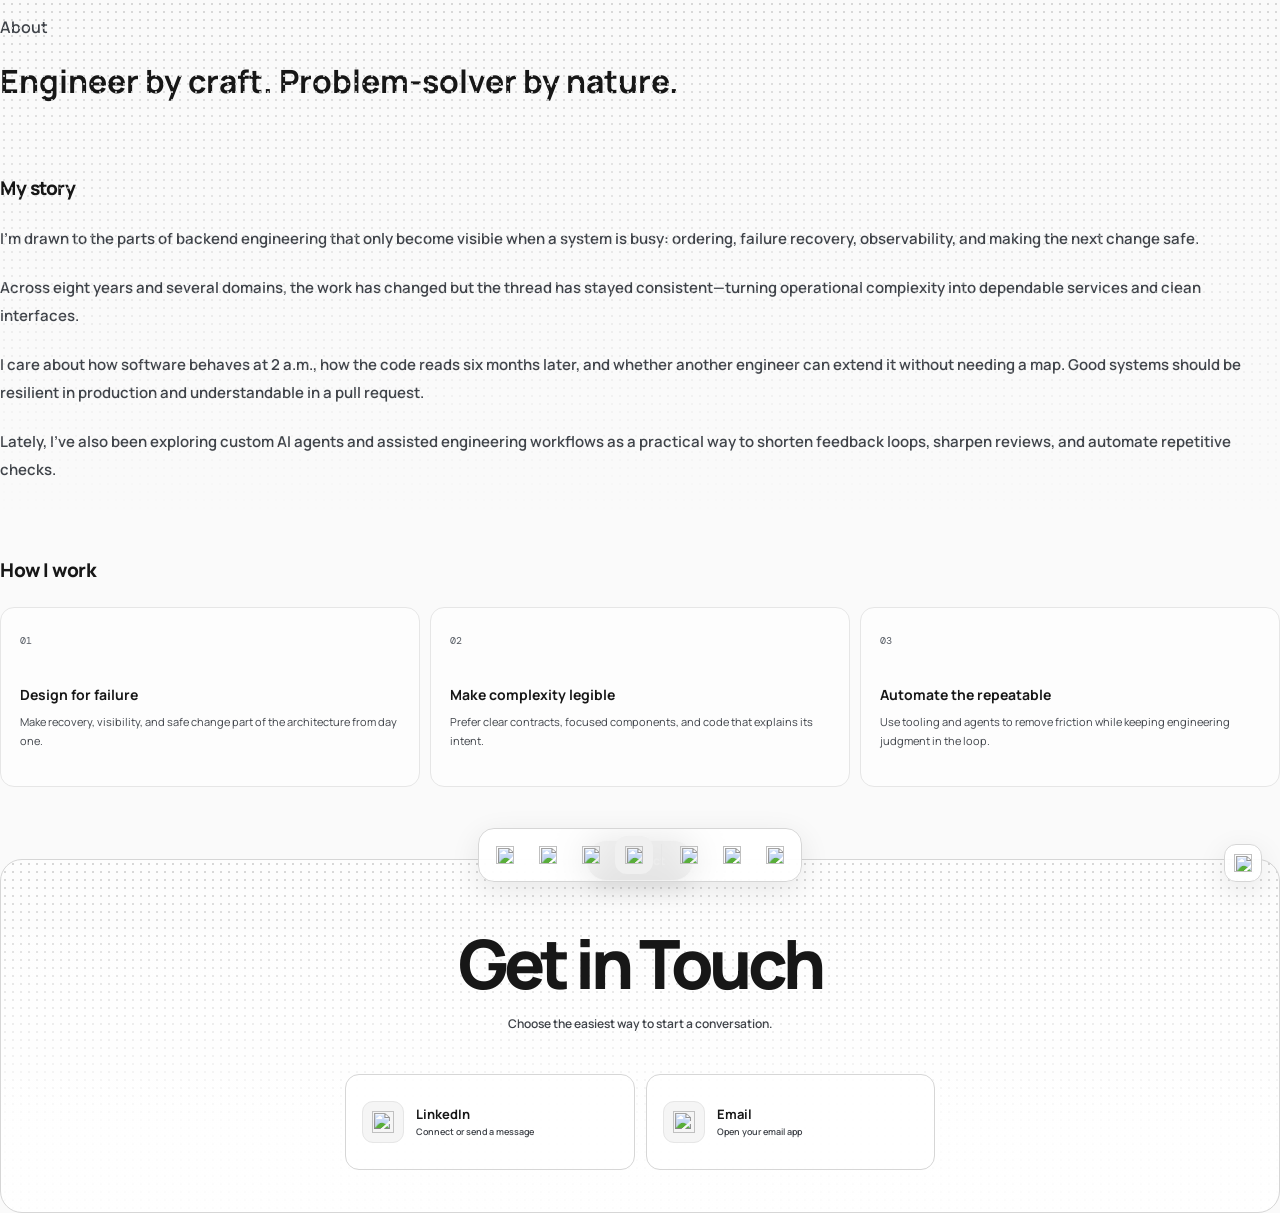
==== about/index.html @ 10765000 "FEAT-103" ====
<!doctype html><html lang="en"><head><script>(()=>{try{const t=localStorage.getItem('portfolio-theme');document.documentElement.dataset.theme=t||(matchMedia('(prefers-color-scheme: dark)').matches?'dark':'light')}catch(_){}})()</script>
<meta charset="utf-8"><meta name="viewport" content="width=device-width,initial-scale=1"><meta name="description" content="About Vipin Kumar, a backend engineer focused on distributed systems."><meta name="theme-color" content="#fafafa"><meta property="og:title" content="Vipin Kumar — Backend Engineer"><meta property="og:description" content="Backend Engineer · Distributed Systems"><meta property="og:type" content="website"><meta property="og:url" content="https://vipi-n.github.io/about/"><meta property="og:image" content="https://vipi-n.github.io/assets/og.png"><link rel="canonical" href="https://vipi-n.github.io/about/"><link rel="icon" type="image/png" href="/assets/favicon.png?v=2"><title>About — Vipin Kumar</title>
<link rel="preconnect" href="https://fonts.googleapis.com"><link rel="preconnect" href="https://fonts.gstatic.com" crossorigin><link href="https://fonts.googleapis.com/css2?family=DM+Mono:wght@400;500&family=Manrope:wght@400;500;600;700;800&display=swap" rel="stylesheet"><script src="https://cdn.tailwindcss.com"></script><script>tailwind.config={theme:{extend:{colors:{paper:'#fafafa',ink:'#171717',muted:'#6b6b6b'},fontFamily:{sans:['Manrope','sans-serif'],mono:['DM Mono','monospace']}}}}</script><link rel="stylesheet" href="/assets/site.css?v=2"><script src="/assets/app.js?v=2" defer></script></head>
<body class="bg-paper text-ink antialiased"><div class="dot-fade dot-fade-tall" aria-hidden="true"></div><main class="relative mx-auto max-w-3xl px-6 pb-40 pt-24 sm:pt-28">
<header class="reveal"><p class="font-mono text-xs uppercase tracking-[.16em] text-muted">About</p><h1 class="mt-5 text-4xl font-bold tracking-[-.055em] sm:text-6xl">Engineer by craft. Problem-solver by nature.</h1></header>
<section class="content-section reveal"><h2>My story</h2><div class="prose-copy"><p>I’m drawn to the parts of backend engineering that only become visible when a system is busy: ordering, failure recovery, observability, and making the next change safe.</p><p>Across eight years and several domains, the work has changed but the thread has stayed consistent—turning operational complexity into dependable services and clean interfaces.</p><p>I care about how software behaves at 2 a.m., how the code reads six months later, and whether another engineer can extend it without needing a map. Good systems should be resilient in production and understandable in a pull request.</p><p>Lately, I’ve also been exploring custom AI agents and assisted engineering workflows as a practical way to shorten feedback loops, sharpen reviews, and automate repetitive checks.</p></div></section>
<section class="content-section reveal"><h2>How I work</h2><div class="principle-grid"><article><span>01</span><h3>Design for failure</h3><p>Make recovery, visibility, and safe change part of the architecture from day one.</p></article><article><span>02</span><h3>Make complexity legible</h3><p>Prefer clear contracts, focused components, and code that explains its intent.</p></article><article><span>03</span><h3>Automate the repeatable</h3><p>Use tooling and agents to remove friction while keeping engineering judgment in the loop.</p></article></div></section>
<section class="content-section contact-panel reveal" id="contact"><span class="contact-kicker">Contact</span><div class="contact-content"><h2>Get in Touch</h2><p class="contact-copy">Choose the easiest way to start a conversation.</p><div class="contact-options"><a class="contact-option" href="https://www.linkedin.com/in/vipi-n/" target="_blank" rel="noreferrer"><span class="contact-option-icon"><img src="https://cdn.jsdelivr.net/gh/devicons/devicon/icons/linkedin/linkedin-original.svg" alt=""></span><span><strong>LinkedIn</strong><small>Connect or send a message</small></span><img class="contact-option-arrow" src="https://api.iconify.design/lucide:arrow-up-right.svg?color=%236f7785" alt=""></a><a class="contact-option" href="mailto:vipinkm31@gmail.com"><span class="contact-option-icon"><img src="https://cdn.simpleicons.org/gmail/EA4335" alt=""></span><span><strong>Email</strong><small>Open your email app</small></span><img class="contact-option-arrow" src="https://api.iconify.design/lucide:arrow-up-right.svg?color=%236f7785" alt=""></a></div></div></section>
</main><nav class="dock" aria-label="Portfolio navigation"><a href="/">Home</a><a href="/work/">Experience</a><a href="/projects/">Open source</a><a href="/about/" aria-current="page">About</a><span class="dock-separator"></span><a class="icon-link" href="https://github.com/vipi-n" target="_blank" rel="noreferrer" aria-label="GitHub"><img src="https://cdn.simpleicons.org/github/171717" alt=""></a><a class="icon-link" href="https://www.linkedin.com/in/vipi-n/" target="_blank" rel="noreferrer" aria-label="LinkedIn"><img src="https://cdn.jsdelivr.net/gh/devicons/devicon/icons/linkedin/linkedin-original.svg" alt=""></a><a class="icon-link" href="https://leetcode.com/u/vipi-n/" target="_blank" rel="noreferrer" aria-label="LeetCode"><img src="https://cdn.simpleicons.org/leetcode/171717" alt=""></a></nav></body></html>
---- assets/site.css ----
:root {
  color-scheme: light;
  --bg: #fafafa;
  --ink: #171717;
  --muted: #3f4349;
  --subtle: #555a62;
  --faint: #626871;
  --line: #e6e6e6;
  --line-strong: #d6d6d6;
  --surface: rgba(255, 255, 255, .72);
  --surface-solid: #fff;
  --surface-soft: #f5f5f5;
  --dock: rgba(255, 255, 255, .88);
  --dock-active: #f0f0f0;
  --dots: #d7d7d7;
  --shadow: rgba(0, 0, 0, .09);
}

:root[data-theme="dark"] {
  color-scheme: dark;
  --bg: #0f1115;
  --ink: #f2f3f5;
  --muted: #d0d3d8;
  --subtle: #bec3cb;
  --faint: #adb3bc;
  --line: #292d35;
  --line-strong: #3a3f49;
  --surface: rgba(24, 27, 33, .76);
  --surface-solid: #181b21;
  --surface-soft: #20242c;
  --dock: rgba(23, 26, 32, .9);
  --dock-active: #292d35;
  --dots: #333842;
  --shadow: rgba(0, 0, 0, .35);
}

* { box-sizing: border-box; }
html { background: var(--bg); }
body { margin: 0; background: var(--bg) !important; color: var(--ink) !important; font-family: Manrope, sans-serif; transition: background-color .25s ease, color .25s ease; }
.text-muted { color: var(--muted) !important; font-weight: 600; }
main > header > p:last-child { font-weight: 600; }
.dot-fade { position: absolute; inset: 0 0 auto; height: 260px; overflow: hidden; pointer-events: none; background-image: radial-gradient(var(--dots) .8px, transparent .8px); background-size: 8px 8px; mask-image: linear-gradient(to bottom, black, transparent); }
.dot-fade-tall { height: 520px; }
.content-section { margin-top: 72px; }
.content-section h2 { margin: 0 0 24px; font-size: 19px; font-weight: 800; letter-spacing: -.025em; }
.prose-copy { display: grid; gap: 20px; color: var(--muted); font-size: 15px; font-weight: 600; line-height: 1.9; }
.prose-copy p { margin: 0; }
.principle-grid { display: grid; grid-template-columns: repeat(3, 1fr); gap: 10px; }
.principle-grid article { min-height: 180px; padding: 19px; border: 1px solid var(--line); border-radius: 14px; background: var(--surface); }
.principle-grid span { color: var(--subtle); font: 10px "DM Mono", monospace; }
.principle-grid h3 { margin: 36px 0 9px; font-size: 14px; }
.principle-grid p { margin: 0; color: var(--muted); font-size: 11px; line-height: 1.7; }
.contact-panel { position: relative; padding: 70px 44px 42px; border: 1px solid var(--line-strong); border-radius: 22px; background-color: var(--surface); background-image: linear-gradient(to bottom, transparent 0, color-mix(in srgb, var(--surface-solid) 92%, transparent) 76%), radial-gradient(var(--dots) .8px, transparent .8px); background-size: 100% 100%, 8px 8px; }
.contact-kicker { position: absolute; top: -20px; left: 50%; z-index: 2; min-width: 108px; padding: 11px 19px; border: 1px solid var(--line-strong); border-radius: 999px; background: var(--ink); box-shadow: 0 8px 24px var(--shadow); color: var(--bg); font-size: 12px; font-weight: 800; text-align: center; transform: translateX(-50%); }
.contact-content { position: relative; z-index: 1; }
.contact-content h1, .contact-content h2 { margin: 0; font-size: clamp(42px, 8vw, 68px); line-height: .98; letter-spacing: -.065em; text-align: center; }
.contact-copy { margin: 18px 0 0; color: var(--muted); font-size: 12px; font-weight: 600; text-align: center; }
.contact-options { display: grid; grid-template-columns: repeat(2, 1fr); gap: 11px; max-width: 590px; margin: 42px auto 0; }
.contact-option { display: grid; grid-template-columns: 42px 1fr 18px; min-height: 96px; align-items: center; gap: 12px; padding: 16px; border: 1px solid var(--line-strong); border-radius: 14px; background: color-mix(in srgb, var(--surface-solid) 86%, transparent); color: var(--ink); text-decoration: none; transition: border-color .2s, background .2s, box-shadow .2s, transform .2s; }
.contact-option:hover { border-color: var(--ink); background: var(--surface-solid); box-shadow: 0 10px 24px var(--shadow); transform: translateY(-3px); }
.contact-option-icon { display: grid; width: 42px; height: 42px; place-items: center; border: 1px solid var(--line); border-radius: 11px; background: var(--surface-soft); }
.contact-option-icon img { width: 22px; height: 22px; object-fit: contain; }
.contact-option strong, .contact-option small { display: block; }
.contact-option strong { font-size: 13px; }
.contact-option small { margin-top: 3px; color: var(--muted); font-size: 9px; font-weight: 600; line-height: 1.35; }
.contact-option-arrow { width: 16px; height: 16px; }
.section-title-row { display: flex; align-items: center; justify-content: space-between; gap: 20px; margin-bottom: 24px; }
.section-title-row h2 { margin: 0; }
.section-title-row > a { border-bottom: 1px solid var(--line-strong); color: var(--muted); font-size: 12px; text-decoration: none; }
.section-title-row > a:hover { border-color: var(--ink); color: var(--ink); }
.simple-list { display: grid; gap: 10px; }
.simple-row { display: grid; grid-template-columns: 44px 1fr auto; align-items: center; gap: 14px; min-height: 70px; padding: 12px; border: 1px solid var(--line); border-radius: 13px; background: var(--surface); color: var(--ink); text-decoration: none; transition: border-color .2s, background .2s; }
.simple-row:hover { border-color: var(--line-strong); background: var(--surface-solid); }
.initial-logo { display: grid; width: 42px; height: 42px; place-items: center; border: 1px solid var(--line); border-radius: 10px; background: var(--surface-soft); font-size: 12px; font-weight: 800; }
.initial-logo img { width: auto; max-width: 28px; height: auto; max-height: 25px; object-fit: contain; }
:root[data-theme="dark"] img[src*="/171717"] { filter: invert(1) brightness(1.25); }
.simple-row strong, .simple-row small { display: block; }
.simple-row strong { font-size: 14px; }
.simple-row small { margin-top: 2px; color: var(--muted); font-size: 11px; font-weight: 600; }
.simple-row time { color: var(--subtle); font: 10px "DM Mono", monospace; }
.static-row { cursor: default; }
.skill-group { display: grid; grid-template-columns: 150px 1fr; gap: 20px; padding: 21px 0; border-top: 1px solid var(--line); }
.skill-group:last-child { border-bottom: 1px solid var(--line); }
.skill-group h3 { margin: 4px 0 0; font-size: 13px; }
.skill-group > div { display: flex; flex-wrap: wrap; gap: 7px; }
.skill-group span, .tag-row span { border: 1px solid var(--line); background: var(--surface-solid); color: var(--muted); }
.skill-group span { display: inline-flex; align-items: center; gap: 7px; padding: 6px 10px; border-radius: 999px; font-size: 11px; }
.skill-group span img { width: 15px; height: 15px; object-fit: contain; flex: 0 0 auto; }
.dock { position: fixed; left: 50%; bottom: 18px; z-index: 50; display: flex; align-items: flex-end; gap: 5px; max-width: calc(100vw - 24px); padding: 7px; border: 1px solid var(--line-strong); border-radius: 16px; background: var(--dock); box-shadow: 0 8px 30px var(--shadow); backdrop-filter: blur(18px); transform: translateX(-50%); }
.dock a, .theme-toggle { position: relative; display: grid; width: 38px; min-width: 38px; min-height: 38px; place-items: center; padding: 0; border-radius: 12px; color: var(--muted); text-decoration: none; transform-origin: center bottom; transition: background .2s, color .2s, box-shadow .2s, transform .2s cubic-bezier(.2,.8,.2,1); }
.dock a:hover, .dock a:focus-visible, .theme-toggle:hover, .theme-toggle:focus-visible { z-index: 3; background: var(--surface-solid); box-shadow: 0 8px 20px var(--shadow); color: var(--ink); transform: translateY(-9px) scale(1.16); }
.dock a[aria-current="page"] { background: var(--dock-active); color: var(--ink); }
.dock a img, .theme-toggle img { width: 18px; height: 18px; object-fit: contain; }
.theme-toggle { border: 0; background: transparent; cursor: pointer; }
.theme-toggle-floating { position: fixed; right: 18px; bottom: 18px; z-index: 50; border: 1px solid var(--line-strong); background: var(--dock); box-shadow: 0 8px 30px var(--shadow); backdrop-filter: blur(18px); }
.theme-toggle:focus-visible { outline: 2px solid var(--ink); outline-offset: 2px; }
.dock-separator { width: 1px; height: 22px; align-self: center; margin: 0 3px; background: var(--line); }
.dock [data-label]::after, .theme-toggle-floating[data-label]::after { content: attr(data-label); position: absolute; left: 50%; bottom: calc(100% + 10px); padding: 5px 8px; border: 1px solid var(--line-strong); border-radius: 7px; background: var(--surface-solid); box-shadow: 0 5px 15px var(--shadow); color: var(--ink); font: 700 9px Manrope, sans-serif; line-height: 1.2; opacity: 0; pointer-events: none; transform: translate(-50%, 4px) scale(.92); transition: opacity .16s ease, transform .16s ease; white-space: nowrap; }
.dock [data-label]:hover::after, .dock [data-label]:focus-visible::after, .theme-toggle-floating[data-label]:hover::after, .theme-toggle-floating[data-label]:focus-visible::after { opacity: 1; transform: translate(-50%, 0) scale(1); }
.reveal { opacity: 0; transform: translateY(10px); transition: opacity .5s ease, transform .5s ease; }
.reveal.visible { opacity: 1; transform: none; }
.job-stack { display: grid; gap: 18px; }
.job-card { padding: 24px; border: 1px solid var(--line); border-radius: 15px; background: var(--surface); }
.job-top { display: grid; grid-template-columns: 44px 1fr auto; align-items: center; gap: 14px; }
.job-top .job-company { margin: 0; color: var(--ink); font-size: 14px; font-weight: 800; }
.job-top h2 { margin: 2px 0 0; color: var(--muted); font-size: 12px; font-weight: 600; }
.job-top time { color: var(--subtle); font: 10px "DM Mono", monospace; }
.job-location { margin: 16px 0 0; color: var(--faint); font-size: 10px; }
.job-card ul { display: grid; gap: 10px; margin: 20px 0 0; padding: 18px 0 0 18px; border-top: 1px solid var(--line); color: var(--muted); font-size: 13px; font-weight: 500; line-height: 1.75; }
.tag-row { display: flex; flex-wrap: wrap; gap: 6px; margin-top: 20px; }
.tag-row span { padding: 5px 8px; border-radius: 999px; font-size: 10px; }
.job-links { display: grid; gap: 10px; margin-top: 18px; padding-top: 18px; border-top: 1px solid var(--line); }
.job-links > strong { color: var(--subtle); font: 500 9px "DM Mono", monospace; letter-spacing: .08em; text-transform: uppercase; }
.job-links > div { display: flex; flex-wrap: wrap; gap: 7px; }
.job-links a { display: inline-flex; min-height: 34px; align-items: center; gap: 7px; padding: 0 10px; border: 1px solid var(--line); border-radius: 9px; background: var(--surface-solid); color: var(--muted); font-size: 10px; font-weight: 700; text-decoration: none; transition: border-color .2s, color .2s, transform .2s; }
.job-links a:hover { border-color: var(--line-strong); color: var(--ink); transform: translateY(-2px); }
.job-links img { width: 15px; height: 15px; object-fit: contain; }
.profile-panel { display: grid; grid-template-columns: 44px 1fr auto; align-items: center; gap: 14px; padding: 16px; border: 1px solid var(--line); border-radius: 13px; background: var(--surface-solid); }
.profile-panel strong { font-size: 14px; }
.profile-panel p { margin: 3px 0 0; color: var(--muted); font-size: 11px; }
.profile-panel > a { padding: 8px 11px; border: 1px solid var(--line-strong); border-radius: 9px; color: var(--muted); font-size: 10px; font-weight: 700; text-decoration: none; }
.contribution-card { padding: 18px; border: 1px solid var(--line); border-radius: 15px; background: var(--surface); }
.contribution-profile { display: grid; grid-template-columns: 44px 1fr auto; align-items: center; gap: 14px; margin-bottom: 18px; }
.contribution-profile > span:nth-child(2) strong, .contribution-profile > span:nth-child(2) small { display: block; }
.contribution-profile > span:nth-child(2) strong { font-size: 14px; }
.contribution-profile > span:nth-child(2) small { margin-top: 2px; color: var(--muted); font-size: 11px; }
.contribution-total { color: var(--ink); font: 11px "DM Mono", monospace; white-space: nowrap; }
.contribution-scroll { overflow-x: auto; padding: 13px; border: 1px solid var(--line); border-radius: 11px; background: var(--surface-solid); scrollbar-width: thin; scrollbar-color: var(--line-strong) transparent; }
.contribution-calendar { display: flex; width: max-content; min-width: 100%; gap: 3px; justify-content: space-between; }
.contribution-calendar.contribution-error { width: 100%; min-height: 70px; align-items: center; justify-content: center; color: var(--muted); font-size: 12px; }
.contribution-week { display: grid; grid-template-rows: repeat(7, 10px); gap: 3px; }
.contribution-day, .contribution-legend i { width: 10px; height: 10px; border-radius: 2px; background: var(--contribution-0); }
.contribution-day[data-level="1"], .contribution-legend i[data-level="1"] { background: var(--contribution-1); }
.contribution-day[data-level="2"], .contribution-legend i[data-level="2"] { background: var(--contribution-2); }
.contribution-day[data-level="3"], .contribution-legend i[data-level="3"] { background: var(--contribution-3); }
.contribution-day[data-level="4"], .contribution-legend i[data-level="4"] { background: var(--contribution-4); }
.contribution-day.is-empty { visibility: hidden; }
.contribution-legend { display: flex; align-items: center; justify-content: flex-end; gap: 4px; margin-top: 10px; color: var(--muted); font: 9px "DM Mono", monospace; }
.contribution-legend i { display: block; }
.activity-block { margin: 18px -18px -18px; padding: 18px; border-top: 1px solid var(--line); border-radius: 0 0 15px 15px; background: color-mix(in srgb, var(--surface-solid) 40%, transparent); }
.activity-title { display: flex; align-items: baseline; justify-content: space-between; gap: 16px; margin-bottom: 10px; }
.activity-title h3 { margin: 0; font-size: 13px; }
.activity-title span { color: var(--subtle); font: 9px "DM Mono", monospace; }
.activity-list { position: relative; overflow: hidden; border: 1px solid var(--line); border-radius: 13px; background: var(--surface); }
.activity-list::before { content: ""; position: absolute; top: 31px; bottom: 31px; left: 31px; width: 1px; background: var(--line-strong); }
.activity-item { position: relative; display: grid; grid-template-columns: 38px 1fr auto; align-items: center; gap: 12px; min-height: 64px; padding: 11px 14px 11px 12px; border-top: 1px solid var(--line); }
.activity-item:first-child { border-top: 0; }
.activity-marker { z-index: 1; display: grid; width: 38px; height: 38px; place-items: center; border: 1px solid var(--line); border-radius: 50%; background: var(--surface-solid); }
.activity-marker img { width: 16px; height: 16px; }
.activity-copy p { margin: 0; color: var(--muted); font-size: 11px; line-height: 1.55; }
.activity-copy strong { color: var(--ink); font-weight: 700; }
.activity-copy a { color: var(--ink); font-weight: 700; text-decoration: none; }
.activity-copy a:hover { text-decoration: underline; }
.activity-item time { color: var(--subtle); font: 9px "DM Mono", monospace; white-space: nowrap; }
.activity-loading { margin: 0; padding: 24px; color: var(--muted); font-size: 11px; text-align: center; }
.activity-list.activity-error::before { display: none; }
:root { --contribution-0: #ebedf0; --contribution-1: #9be9a8; --contribution-2: #40c463; --contribution-3: #30a14e; --contribution-4: #216e39; }
:root[data-theme="dark"] { --contribution-0: #252a31; --contribution-1: #0e4429; --contribution-2: #006d32; --contribution-3: #26a641; --contribution-4: #39d353; }
:root[data-theme="dark"] .text-neutral-500, :root[data-theme="dark"] .text-neutral-600 { color: var(--muted) !important; }
:root[data-theme="dark"] .border-neutral-300 { border-color: var(--line-strong) !important; }

@media (max-width: 700px) {
  .content-section { margin-top: 56px; }
  .skill-group { grid-template-columns: 1fr; gap: 12px; }
  .principle-grid { grid-template-columns: 1fr; }
  .principle-grid article { min-height: 145px; }
  .contact-panel { padding: 54px 20px 30px; border-radius: 18px; }
  .contact-options { grid-template-columns: 1fr; margin-top: 34px; }
  .contact-option { min-height: 82px; }
  .simple-row { grid-template-columns: 44px 1fr; }
  .simple-row time { grid-column: 2; }
  .dock { overflow-x: auto; justify-content: flex-start; }
  .dock a, .theme-toggle { width: 34px; min-width: 34px; min-height: 34px; }
  .theme-toggle-floating { right: 12px; bottom: 74px; }
  .dock-separator { display: none; }
  .job-top { grid-template-columns: 44px 1fr; }
  .job-top time { grid-column: 2; }
  .profile-panel { grid-template-columns: 44px 1fr; }
  .profile-panel > a { grid-column: 2; width: max-content; }
  .contribution-profile { grid-template-columns: 44px 1fr; }
  .contribution-total { grid-column: 2; }
  .contribution-calendar { min-width: 680px; }
  .activity-item { grid-template-columns: 38px 1fr; }
  .activity-item time { grid-column: 2; }
}

@media (prefers-reduced-motion: reduce) {
  body { transition: none; }
  .reveal { opacity: 1; transform: none; transition: none; }
}
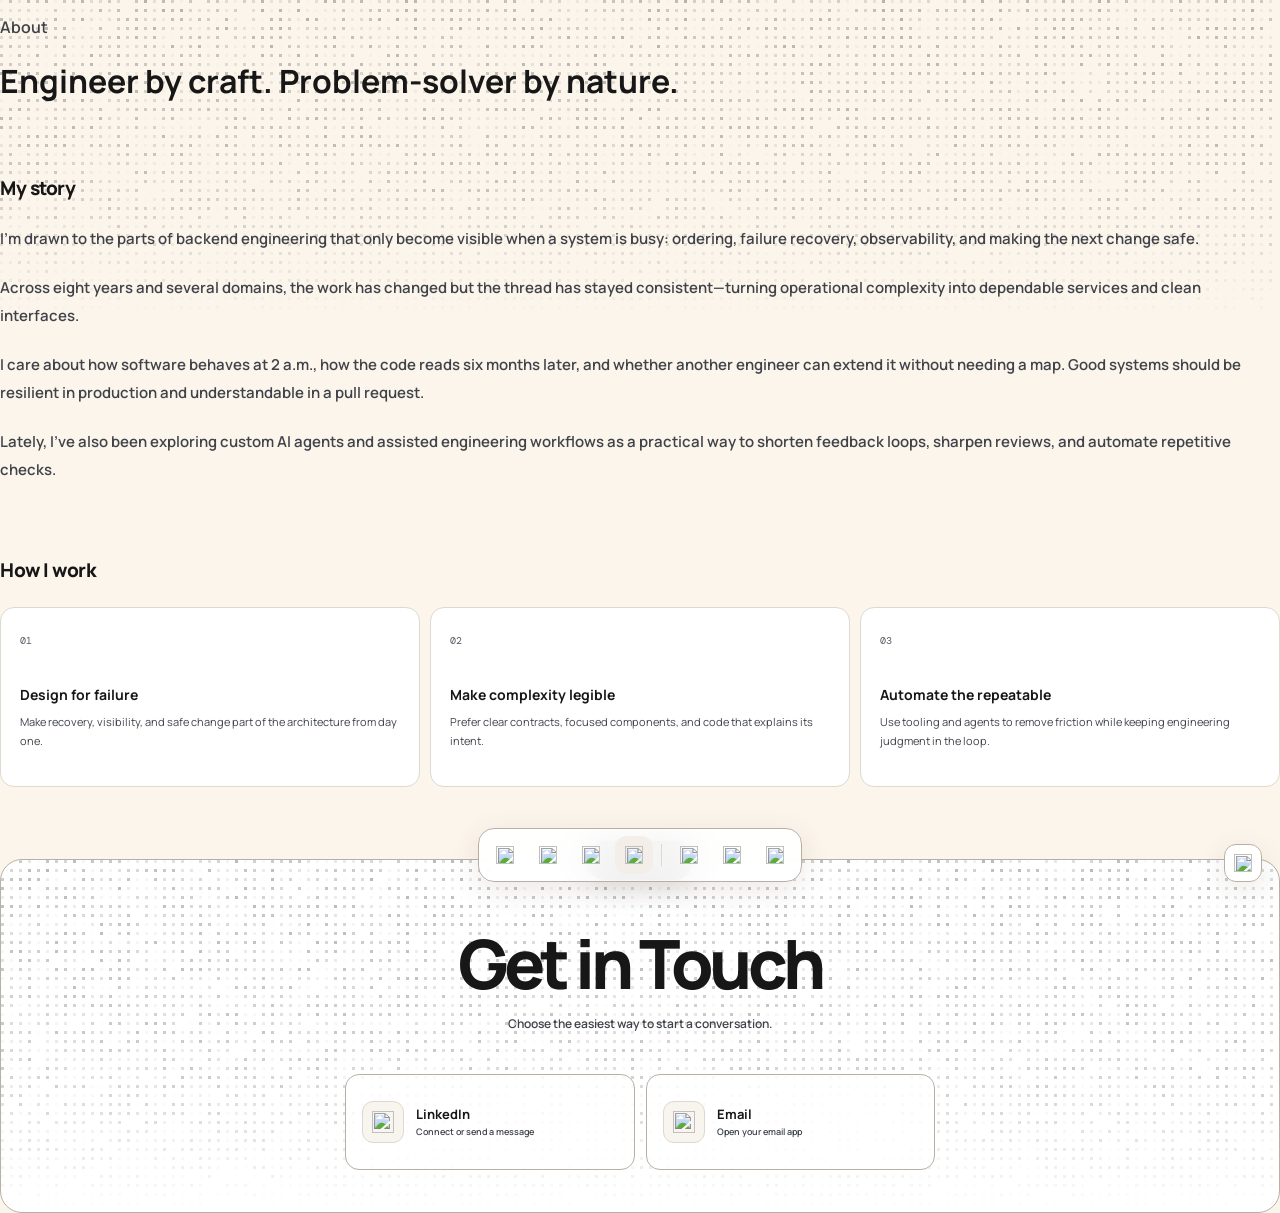
==== commit ce50f9d1: "FEAT-106" ====
--- a/about/index.html
+++ b/about/index.html
@@ -1,9 +1,9 @@
 <!doctype html><html lang="en"><head><script>(()=>{try{const t=localStorage.getItem('portfolio-theme');document.documentElement.dataset.theme=t||(matchMedia('(prefers-color-scheme: dark)').matches?'dark':'light')}catch(_){}})()</script>
-<meta charset="utf-8"><meta name="viewport" content="width=device-width,initial-scale=1"><meta name="description" content="About Vipin Kumar, a backend engineer focused on distributed systems."><meta name="theme-color" content="#fafafa"><meta property="og:title" content="Vipin Kumar — Backend Engineer"><meta property="og:description" content="Backend Engineer · Distributed Systems"><meta property="og:type" content="website"><meta property="og:url" content="https://vipi-n.github.io/about/"><meta property="og:image" content="https://vipi-n.github.io/assets/og.png"><link rel="canonical" href="https://vipi-n.github.io/about/"><link rel="icon" type="image/png" href="/assets/favicon.png?v=2"><title>About — Vipin Kumar</title>
-<link rel="preconnect" href="https://fonts.googleapis.com"><link rel="preconnect" href="https://fonts.gstatic.com" crossorigin><link href="https://fonts.googleapis.com/css2?family=DM+Mono:wght@400;500&family=Manrope:wght@400;500;600;700;800&display=swap" rel="stylesheet"><script src="https://cdn.tailwindcss.com"></script><script>tailwind.config={theme:{extend:{colors:{paper:'#fafafa',ink:'#171717',muted:'#6b6b6b'},fontFamily:{sans:['Manrope','sans-serif'],mono:['DM Mono','monospace']}}}}</script><link rel="stylesheet" href="/assets/site.css?v=2"><script src="/assets/app.js?v=2" defer></script></head>
-<body class="bg-paper text-ink antialiased"><div class="dot-fade dot-fade-tall" aria-hidden="true"></div><main class="relative mx-auto max-w-3xl px-6 pb-40 pt-24 sm:pt-28">
+<meta charset="utf-8"><meta name="viewport" content="width=device-width,initial-scale=1"><meta name="description" content="About Vipin Kumar, a backend engineer focused on distributed systems."><meta name="theme-color" content="#fcf5eb"><meta property="og:title" content="Vipin Kumar — Backend Engineer"><meta property="og:description" content="Backend Engineer · Distributed Systems"><meta property="og:type" content="website"><meta property="og:url" content="https://vipi-n.github.io/about/"><meta property="og:image" content="https://vipi-n.github.io/assets/og.png"><link rel="canonical" href="https://vipi-n.github.io/about/"><link rel="icon" type="image/png" href="/assets/favicon.png?v=2"><title>About — Vipin Kumar</title>
+<link rel="preconnect" href="https://fonts.googleapis.com"><link rel="preconnect" href="https://fonts.gstatic.com" crossorigin><link href="https://fonts.googleapis.com/css2?family=DM+Mono:wght@400;500&family=Manrope:wght@400;500;600;700;800&display=swap" rel="stylesheet"><script src="https://cdn.tailwindcss.com"></script><script>tailwind.config={theme:{extend:{colors:{paper:'#fcf5eb',ink:'#171717',muted:'#6b6b6b'},fontFamily:{sans:['Manrope','sans-serif'],mono:['DM Mono','monospace']}}}}</script><link rel="stylesheet" href="/assets/site.css?v=6"><script src="/assets/app.js?v=7" defer></script></head>
+<body class="bg-paper text-ink antialiased"><canvas class="flickering-grid" data-flickering-grid aria-hidden="true"></canvas><main class="relative mx-auto max-w-3xl px-6 pb-40 pt-24 sm:pt-28">
 <header class="reveal"><p class="font-mono text-xs uppercase tracking-[.16em] text-muted">About</p><h1 class="mt-5 text-4xl font-bold tracking-[-.055em] sm:text-6xl">Engineer by craft. Problem-solver by nature.</h1></header>
 <section class="content-section reveal"><h2>My story</h2><div class="prose-copy"><p>I’m drawn to the parts of backend engineering that only become visible when a system is busy: ordering, failure recovery, observability, and making the next change safe.</p><p>Across eight years and several domains, the work has changed but the thread has stayed consistent—turning operational complexity into dependable services and clean interfaces.</p><p>I care about how software behaves at 2 a.m., how the code reads six months later, and whether another engineer can extend it without needing a map. Good systems should be resilient in production and understandable in a pull request.</p><p>Lately, I’ve also been exploring custom AI agents and assisted engineering workflows as a practical way to shorten feedback loops, sharpen reviews, and automate repetitive checks.</p></div></section>
 <section class="content-section reveal"><h2>How I work</h2><div class="principle-grid"><article><span>01</span><h3>Design for failure</h3><p>Make recovery, visibility, and safe change part of the architecture from day one.</p></article><article><span>02</span><h3>Make complexity legible</h3><p>Prefer clear contracts, focused components, and code that explains its intent.</p></article><article><span>03</span><h3>Automate the repeatable</h3><p>Use tooling and agents to remove friction while keeping engineering judgment in the loop.</p></article></div></section>
-<section class="content-section contact-panel reveal" id="contact"><span class="contact-kicker">Contact</span><div class="contact-content"><h2>Get in Touch</h2><p class="contact-copy">Choose the easiest way to start a conversation.</p><div class="contact-options"><a class="contact-option" href="https://www.linkedin.com/in/vipi-n/" target="_blank" rel="noreferrer"><span class="contact-option-icon"><img src="https://cdn.jsdelivr.net/gh/devicons/devicon/icons/linkedin/linkedin-original.svg" alt=""></span><span><strong>LinkedIn</strong><small>Connect or send a message</small></span><img class="contact-option-arrow" src="https://api.iconify.design/lucide:arrow-up-right.svg?color=%236f7785" alt=""></a><a class="contact-option" href="mailto:vipinkm31@gmail.com"><span class="contact-option-icon"><img src="https://cdn.simpleicons.org/gmail/EA4335" alt=""></span><span><strong>Email</strong><small>Open your email app</small></span><img class="contact-option-arrow" src="https://api.iconify.design/lucide:arrow-up-right.svg?color=%236f7785" alt=""></a></div></div></section>
+<section class="content-section contact-panel reveal" id="contact"><canvas class="contact-flickering-grid" data-flickering-grid data-square-size="3" data-grid-gap="6" aria-hidden="true"></canvas><span class="contact-kicker">Contact</span><div class="contact-content"><h2>Get in Touch</h2><p class="contact-copy">Choose the easiest way to start a conversation.</p><div class="contact-options"><a class="contact-option" href="https://www.linkedin.com/in/vipi-n/" target="_blank" rel="noreferrer"><span class="contact-option-icon"><img src="https://cdn.jsdelivr.net/gh/devicons/devicon/icons/linkedin/linkedin-original.svg" alt=""></span><span><strong>LinkedIn</strong><small>Connect or send a message</small></span><img class="contact-option-arrow" src="https://api.iconify.design/lucide:arrow-up-right.svg?color=%236f7785" alt=""></a><a class="contact-option" href="mailto:vipinkm31@gmail.com"><span class="contact-option-icon"><img src="https://cdn.simpleicons.org/gmail/EA4335" alt=""></span><span><strong>Email</strong><small>Open your email app</small></span><img class="contact-option-arrow" src="https://api.iconify.design/lucide:arrow-up-right.svg?color=%236f7785" alt=""></a></div></div></section>
 </main><nav class="dock" aria-label="Portfolio navigation"><a href="/">Home</a><a href="/work/">Experience</a><a href="/projects/">Open source</a><a href="/about/" aria-current="page">About</a><span class="dock-separator"></span><a class="icon-link" href="https://github.com/vipi-n" target="_blank" rel="noreferrer" aria-label="GitHub"><img src="https://cdn.simpleicons.org/github/171717" alt=""></a><a class="icon-link" href="https://www.linkedin.com/in/vipi-n/" target="_blank" rel="noreferrer" aria-label="LinkedIn"><img src="https://cdn.jsdelivr.net/gh/devicons/devicon/icons/linkedin/linkedin-original.svg" alt=""></a><a class="icon-link" href="https://leetcode.com/u/vipi-n/" target="_blank" rel="noreferrer" aria-label="LeetCode"><img src="https://cdn.simpleicons.org/leetcode/171717" alt=""></a></nav></body></html>
--- a/assets/site.css
+++ b/assets/site.css
@@ -1,19 +1,19 @@
 :root {
   color-scheme: light;
-  --bg: #fafafa;
+  --bg: #fcf5eb;
   --ink: #171717;
   --muted: #3f4349;
   --subtle: #555a62;
   --faint: #626871;
-  --line: #e6e6e6;
-  --line-strong: #d6d6d6;
-  --surface: rgba(255, 255, 255, .72);
+  --line: #ded8cf;
+  --line-strong: #b8b0a6;
+  --surface: #fff;
   --surface-solid: #fff;
-  --surface-soft: #f5f5f5;
-  --dock: rgba(255, 255, 255, .88);
-  --dock-active: #f0f0f0;
-  --dots: #d7d7d7;
-  --shadow: rgba(0, 0, 0, .09);
+  --surface-soft: #f8f4ee;
+  --dock: rgba(255, 255, 255, .94);
+  --dock-active: #f3eee7;
+  --dots: #d3cdc4;
+  --shadow: rgba(58, 42, 22, .1);
 }
 
 :root[data-theme="dark"] {
@@ -39,8 +39,7 @@
 body { margin: 0; background: var(--bg) !important; color: var(--ink) !important; font-family: Manrope, sans-serif; transition: background-color .25s ease, color .25s ease; }
 .text-muted { color: var(--muted) !important; font-weight: 600; }
 main > header > p:last-child { font-weight: 600; }
-.dot-fade { position: absolute; inset: 0 0 auto; height: 260px; overflow: hidden; pointer-events: none; background-image: radial-gradient(var(--dots) .8px, transparent .8px); background-size: 8px 8px; mask-image: linear-gradient(to bottom, black, transparent); }
-.dot-fade-tall { height: 520px; }
+.flickering-grid { position: absolute; inset: 0 0 auto; z-index: 0; display: block; width: 100%; height: 320px; overflow: hidden; pointer-events: none; mask-image: linear-gradient(to bottom, black 0%, rgba(0, 0, 0, .82) 58%, transparent 100%); }
 .content-section { margin-top: 72px; }
 .content-section h2 { margin: 0 0 24px; font-size: 19px; font-weight: 800; letter-spacing: -.025em; }
 .prose-copy { display: grid; gap: 20px; color: var(--muted); font-size: 15px; font-weight: 600; line-height: 1.9; }
@@ -50,7 +49,8 @@
 .principle-grid span { color: var(--subtle); font: 10px "DM Mono", monospace; }
 .principle-grid h3 { margin: 36px 0 9px; font-size: 14px; }
 .principle-grid p { margin: 0; color: var(--muted); font-size: 11px; line-height: 1.7; }
-.contact-panel { position: relative; padding: 70px 44px 42px; border: 1px solid var(--line-strong); border-radius: 22px; background-color: var(--surface); background-image: linear-gradient(to bottom, transparent 0, color-mix(in srgb, var(--surface-solid) 92%, transparent) 76%), radial-gradient(var(--dots) .8px, transparent .8px); background-size: 100% 100%, 8px 8px; }
+.contact-panel { position: relative; padding: 70px 44px 42px; border: 1px solid var(--line-strong); border-radius: 22px; background-color: var(--surface); background-image: linear-gradient(to bottom, transparent 0, color-mix(in srgb, var(--surface-solid) 92%, transparent) 76%); }
+.contact-flickering-grid { position: absolute; inset: 0; z-index: 0; display: block; width: 100%; height: 100%; border-radius: inherit; pointer-events: none; mask-image: linear-gradient(to bottom, black 0%, rgba(0, 0, 0, .78) 60%, transparent 100%); }
 .contact-kicker { position: absolute; top: -20px; left: 50%; z-index: 2; min-width: 108px; padding: 11px 19px; border: 1px solid var(--line-strong); border-radius: 999px; background: var(--ink); box-shadow: 0 8px 24px var(--shadow); color: var(--bg); font-size: 12px; font-weight: 800; text-align: center; transform: translateX(-50%); }
 .contact-content { position: relative; z-index: 1; }
 .contact-content h1, .contact-content h2 { margin: 0; font-size: clamp(42px, 8vw, 68px); line-height: .98; letter-spacing: -.065em; text-align: center; }
